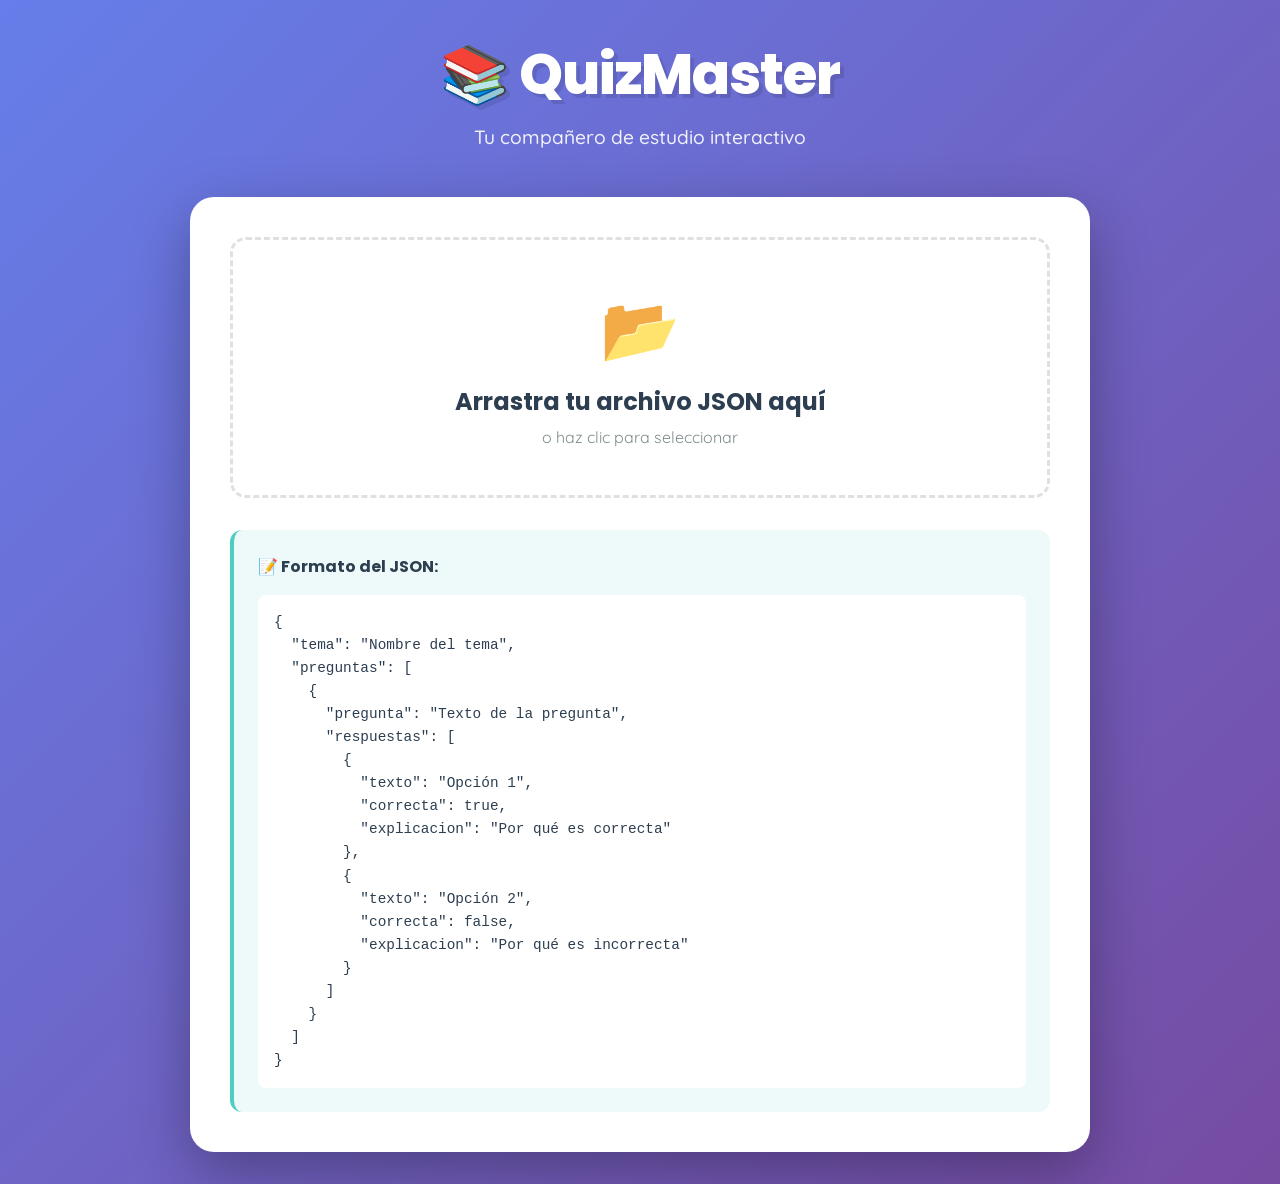
==== quiz-app.html @ 39166f2a "Add files via upload" ====
<!DOCTYPE html>
<html lang="es">

<head>
    <meta charset="UTF-8">
    <meta name="viewport" content="width=device-width, initial-scale=1.0">
    <title>QuizMaster - App de Estudio</title>
    <link
        href="https://fonts.googleapis.com/css2?family=Quicksand:wght@400;500;700&family=Poppins:wght@600;700;800&display=swap"
        rel="stylesheet">
    <style>
        * {
            margin: 0;
            padding: 0;
            box-sizing: border-box;
        }

        :root {
            --primary: #FF6B6B;
            --secondary: #4ECDC4;
            --accent: #FFE66D;
            --success: #95E1D3;
            --error: #FF6B9D;
            --bg: #F7F7F7;
            --card-bg: #FFFFFF;
            --text: #2C3E50;
            --text-light: #7F8C8D;
            --border: #E0E0E0;
        }

        body {
            font-family: 'Quicksand', sans-serif;
            background: linear-gradient(135deg, #667eea 0%, #764ba2 100%);
            min-height: 100vh;
            padding: 2rem;
            color: var(--text);
        }

        .container {
            max-width: 900px;
            margin: 0 auto;
        }

        .header {
            text-align: center;
            margin-bottom: 3rem;
            animation: fadeInDown 0.6s ease-out;
        }

        .header h1 {
            font-family: 'Poppins', sans-serif;
            font-size: 3.5rem;
            font-weight: 800;
            color: white;
            text-shadow: 4px 4px 0px rgba(0, 0, 0, 0.1);
            letter-spacing: -1px;
            margin-bottom: 0.5rem;
        }

        .header p {
            color: rgba(255, 255, 255, 0.9);
            font-size: 1.2rem;
            font-weight: 500;
        }

        .card {
            background: var(--card-bg);
            border-radius: 24px;
            padding: 2.5rem;
            box-shadow: 0 20px 60px rgba(0, 0, 0, 0.3);
            animation: fadeInUp 0.6s ease-out;
            animation-delay: 0.2s;
            animation-fill-mode: both;
        }

        .upload-zone {
            text-align: center;
            padding: 3rem 2rem;
            border: 3px dashed var(--border);
            border-radius: 16px;
            transition: all 0.3s ease;
            cursor: pointer;
            margin-bottom: 2rem;
        }

        .upload-zone:hover {
            border-color: var(--primary);
            background: rgba(255, 107, 107, 0.05);
            transform: translateY(-2px);
        }

        .upload-zone.dragover {
            border-color: var(--secondary);
            background: rgba(78, 205, 196, 0.1);
            transform: scale(1.02);
        }

        .upload-icon {
            font-size: 4rem;
            margin-bottom: 1rem;
        }

        .upload-zone h3 {
            font-family: 'Poppins', sans-serif;
            color: var(--text);
            margin-bottom: 0.5rem;
            font-size: 1.5rem;
        }

        .upload-zone p {
            color: var(--text-light);
            font-size: 1rem;
        }

        input[type="file"] {
            display: none;
        }

        .tema-info {
            background: linear-gradient(135deg, var(--accent) 0%, var(--secondary) 100%);
            padding: 1.5rem;
            border-radius: 16px;
            margin-bottom: 2rem;
            animation: slideIn 0.5s ease-out;
        }

        .tema-info h2 {
            font-family: 'Poppins', sans-serif;
            color: var(--text);
            font-size: 1.8rem;
            margin-bottom: 0.5rem;
        }

        .tema-info p {
            color: var(--text);
            font-weight: 500;
        }

        .question-container {
            margin-bottom: 2rem;
        }

        .question-header {
            display: flex;
            justify-content: space-between;
            align-items: center;
            margin-bottom: 1.5rem;
        }

        .question-number {
            background: linear-gradient(135deg, var(--primary), var(--error));
            color: white;
            padding: 0.5rem 1.5rem;
            border-radius: 50px;
            font-weight: 700;
            font-family: 'Poppins', sans-serif;
        }

        .question-text {
            font-size: 1.4rem;
            font-weight: 600;
            margin-bottom: 2rem;
            line-height: 1.6;
            color: var(--text);
        }

        .answers {
            display: grid;
            gap: 1rem;
        }

        .answer-btn {
            background: var(--bg);
            border: 3px solid transparent;
            padding: 1.5rem;
            border-radius: 16px;
            cursor: pointer;
            transition: all 0.3s ease;
            text-align: left;
            font-size: 1.1rem;
            font-weight: 500;
            color: var(--text);
            position: relative;
            overflow: hidden;
        }

        .answer-btn::before {
            content: '';
            position: absolute;
            top: 0;
            left: -100%;
            width: 100%;
            height: 100%;
            background: linear-gradient(90deg, transparent, rgba(255, 255, 255, 0.4), transparent);
            transition: left 0.5s;
        }

        .answer-btn:hover::before {
            left: 100%;
        }

        .answer-btn:hover {
            transform: translateX(8px);
            border-color: var(--secondary);
            box-shadow: 0 8px 24px rgba(78, 205, 196, 0.3);
        }

        .answer-btn.selected {
            border-color: var(--primary);
            background: rgba(255, 107, 107, 0.1);
        }

        .answer-btn.correct {
            border-color: var(--success);
            background: rgba(149, 225, 211, 0.2);
        }

        .answer-btn.incorrect {
            border-color: var(--error);
            background: rgba(255, 107, 157, 0.25);
        }

        .answer-btn.disabled {
            cursor: not-allowed;
            opacity: 0.7;
        }

        .explanation {
            margin-top: 1rem;
            padding: 1rem 1.5rem;
            border-radius: 12px;
            background: rgba(0, 0, 0, 0.03);
            font-size: 0.95rem;
            line-height: 1.6;
            animation: fadeIn 0.4s ease-out;
        }

        .explanation.correct-exp {
            border-left: 4px solid var(--success);
        }

        .explanation.incorrect-exp {
            border-left: 4px solid var(--error);
        }

        .navigation {
            display: flex;
            gap: 1rem;
            justify-content: space-between;
            margin-top: 2rem;
        }

        .btn {
            font-family: 'Poppins', sans-serif;
            padding: 1rem 2rem;
            border: none;
            border-radius: 50px;
            font-size: 1rem;
            font-weight: 700;
            cursor: pointer;
            transition: all 0.3s ease;
            text-transform: uppercase;
            letter-spacing: 0.5px;
        }

        .btn-primary {
            background: linear-gradient(135deg, var(--primary), var(--error));
            color: white;
            box-shadow: 0 8px 20px rgba(255, 107, 107, 0.4);
        }

        .btn-primary:hover {
            transform: translateY(-3px);
            box-shadow: 0 12px 28px rgba(255, 107, 107, 0.5);
        }

        .btn-secondary {
            background: var(--bg);
            color: var(--text);
            border: 2px solid var(--border);
        }

        .btn-secondary:hover {
            border-color: var(--secondary);
            background: rgba(78, 205, 196, 0.1);
            transform: translateY(-2px);
        }

        .btn:disabled {
            opacity: 0.5;
            cursor: not-allowed;
            transform: none !important;
        }

        .progress-bar {
            width: 100%;
            height: 12px;
            background: var(--bg);
            border-radius: 50px;
            overflow: hidden;
            margin-bottom: 2rem;
        }

        .progress-fill {
            height: 100%;
            background: linear-gradient(90deg, var(--secondary), var(--success));
            transition: width 0.5s ease;
            border-radius: 50px;
        }

        .review-container {
            animation: fadeIn 0.6s ease-out;
        }

        .review-header {
            text-align: center;
            margin-bottom: 2rem;
        }

        .review-header h2 {
            font-family: 'Poppins', sans-serif;
            font-size: 2.5rem;
            color: var(--text);
            margin-bottom: 1rem;
        }

        .score-display {
            display: flex;
            justify-content: center;
            gap: 2rem;
            margin-bottom: 3rem;
            flex-wrap: wrap;
        }

        .score-card {
            background: linear-gradient(135deg, var(--accent), var(--secondary));
            padding: 2rem;
            border-radius: 20px;
            text-align: center;
            min-width: 150px;
            box-shadow: 0 8px 24px rgba(0, 0, 0, 0.1);
            transform: scale(0.9);
            animation: popIn 0.5s ease-out forwards;
        }

        .score-card:nth-child(2) {
            animation-delay: 0.1s;
        }

        .score-card:nth-child(3) {
            animation-delay: 0.2s;
        }

        .score-number {
            font-family: 'Poppins', sans-serif;
            font-size: 3rem;
            font-weight: 800;
            color: var(--text);
        }

        .score-label {
            font-size: 1rem;
            font-weight: 600;
            color: var(--text);
            margin-top: 0.5rem;
        }

        .review-question {
            background: var(--bg);
            padding: 2rem;
            border-radius: 16px;
            margin-bottom: 1.5rem;
            border-left: 6px solid var(--border);
        }

        .review-question.correct-q {
            border-left-color: var(--success);
        }

        .review-question.incorrect-q {
            border-left-color: var(--error);
        }

        .review-question h4 {
            font-size: 1.2rem;
            margin-bottom: 1rem;
            color: var(--text);
        }

        .review-answers {
            margin-top: 1rem;
        }

        .review-answer {
            padding: 0.8rem 1.2rem;
            margin-bottom: 0.5rem;
            border-radius: 10px;
            background: white;
            border: 2px solid transparent;
        }

        .review-answer.was-selected {
            border-color: var(--primary);
            background: rgba(255, 107, 107, 0.1);
        }

        .review-answer.is-correct {
            border-color: var(--success);
            background: rgba(149, 225, 211, 0.15);
            font-weight: 600;
        }

        .review-answer.was-selected.is-correct {
            background: rgba(149, 225, 211, 0.3);
        }

        @keyframes fadeInDown {
            from {
                opacity: 0;
                transform: translateY(-30px);
            }

            to {
                opacity: 1;
                transform: translateY(0);
            }
        }

        @keyframes fadeInUp {
            from {
                opacity: 0;
                transform: translateY(30px);
            }

            to {
                opacity: 1;
                transform: translateY(0);
            }
        }

        @keyframes fadeIn {
            from {
                opacity: 0;
            }

            to {
                opacity: 1;
            }
        }

        @keyframes slideIn {
            from {
                opacity: 0;
                transform: translateX(-20px);
            }

            to {
                opacity: 1;
                transform: translateX(0);
            }
        }

        @keyframes popIn {
            from {
                transform: scale(0.8);
                opacity: 0;
            }

            to {
                transform: scale(1);
                opacity: 1;
            }
        }

        .hidden {
            display: none;
        }

        @media (max-width: 768px) {
            body {
                padding: 1rem;
            }

            .header h1 {
                font-size: 2.5rem;
            }

            .card {
                padding: 1.5rem;
            }

            .score-display {
                flex-direction: column;
                align-items: center;
            }
        }
    </style>
</head>

<body>
    <div class="container">
        <div class="header">
            <h1>📚 QuizMaster</h1>
            <p>Tu compañero de estudio interactivo</p>
        </div>

        <!-- Vista de carga de archivo -->
        <div id="uploadView" class="card">
            <div class="upload-zone" id="uploadZone">
                <div class="upload-icon">📂</div>
                <h3>Arrastra tu archivo JSON aquí</h3>
                <p>o haz clic para seleccionar</p>
                <input type="file" id="fileInput" accept=".json">
            </div>

            <div
                style="margin-top: 2rem; padding: 1.5rem; background: rgba(78, 205, 196, 0.1); border-radius: 12px; border-left: 4px solid var(--secondary);">
                <h4 style="font-family: 'Poppins', sans-serif; margin-bottom: 1rem; color: var(--text);">📝 Formato del
                    JSON:</h4>
                <pre
                    style="background: white; padding: 1rem; border-radius: 8px; overflow-x: auto; font-size: 0.9rem; line-height: 1.6;">{
  "tema": "Nombre del tema",
  "preguntas": [
    {
      "pregunta": "Texto de la pregunta",
      "respuestas": [
        {
          "texto": "Opción 1",
          "correcta": true,
          "explicacion": "Por qué es correcta"
        },
        {
          "texto": "Opción 2",
          "correcta": false,
          "explicacion": "Por qué es incorrecta"
        }
      ]
    }
  ]
}</pre>
            </div>
        </div>

        <!-- Vista del quiz -->
        <div id="quizView" class="card hidden">
            <div id="temaInfo" class="tema-info"></div>

            <div class="progress-bar">
                <div id="progressFill" class="progress-fill" style="width: 0%"></div>
            </div>

            <div id="questionContainer" class="question-container"></div>

            <div class="navigation">
                <button id="prevBtn" class="btn btn-secondary" disabled>← Anterior</button>
                <button id="nextBtn" class="btn btn-primary">Siguiente →</button>
            </div>
        </div>

        <!-- Vista de revisión -->
        <div id="reviewView" class="card hidden">
            <div class="review-header">
                <h2>📊 Resumen de Resultados</h2>
            </div>

            <div class="score-display" id="scoreDisplay"></div>

            <div id="reviewContainer"></div>

            <div style="text-align: center; margin-top: 2rem;">
                <button id="restartBtn" class="btn btn-primary">🔄 Reintentar Quiz</button>
            </div>
        </div>
    </div>

    <script>
        let quizData = null;
        let currentQuestion = 0;
        let userAnswers = [];
        let showingExplanations = false;

        // Referencias a elementos
        const uploadView = document.getElementById('uploadView');
        const quizView = document.getElementById('quizView');
        const reviewView = document.getElementById('reviewView');
        const uploadZone = document.getElementById('uploadZone');
        const fileInput = document.getElementById('fileInput');
        const prevBtn = document.getElementById('prevBtn');
        const nextBtn = document.getElementById('nextBtn');
        const restartBtn = document.getElementById('restartBtn');

        // Eventos de carga de archivo
        uploadZone.addEventListener('click', () => fileInput.click());

        uploadZone.addEventListener('dragover', (e) => {
            e.preventDefault();
            uploadZone.classList.add('dragover');
        });

        uploadZone.addEventListener('dragleave', () => {
            uploadZone.classList.remove('dragover');
        });

        uploadZone.addEventListener('drop', (e) => {
            e.preventDefault();
            uploadZone.classList.remove('dragover');
            const file = e.dataTransfer.files[0];
            if (file && file.type === 'application/json') {
                loadQuizFile(file);
            }
        });

        // Cargar archivo JSON
        function loadQuizFile(file) {
            const reader = new FileReader();
            reader.onload = (e) => {
                try {
                    quizData = JSON.parse(e.target.result);
                    if (validateQuizData(quizData)) {
                        // Randomizar respuestas de cada pregunta
                        quizData.preguntas.forEach(p => {
                            shuffleArray(p.respuestas);
                        });
                        startQuiz();
                    } else {
                        alert('El formato del JSON no es válido. Por favor revisa la estructura.');
                    }
                } catch (error) {
                    alert('Error al leer el archivo JSON: ' + error.message);
                }
            };
            reader.readAsText(file);
        }

        // Función para mezclar un array (Fisher-Yates)
        function shuffleArray(array) {
            for (let i = array.length - 1; i > 0; i--) {
                const j = Math.floor(Math.random() * (i + 1));
                [array[i], array[j]] = [array[j], array[i]];
            }
        }

        // Validar estructura del JSON
        function validateQuizData(data) {
            return data &&
                data.tema &&
                Array.isArray(data.preguntas) &&
                data.preguntas.length > 0 &&
                data.preguntas.every(p =>
                    p.pregunta &&
                    Array.isArray(p.respuestas) &&
                    p.respuestas.length >= 2 &&
                    p.respuestas.every(r => r.texto && typeof r.correcta === 'boolean' && r.explicacion)
                );
        }

        // Iniciar quiz
        function startQuiz() {
            currentQuestion = 0;
            userAnswers = new Array(quizData.preguntas.length).fill(null);
            showingExplanations = false;

            uploadView.classList.add('hidden');
            quizView.classList.remove('hidden');
            reviewView.classList.add('hidden');

            document.getElementById('temaInfo').innerHTML = `
                <h2>${quizData.tema}</h2>
                <p>${quizData.preguntas.length} preguntas</p>
            `;

            renderQuestion();
        }

        // Renderizar pregunta actual
        function renderQuestion() {
            const pregunta = quizData.preguntas[currentQuestion];
            const container = document.getElementById('questionContainer');
            const selectedIndex = userAnswers[currentQuestion];
            const correctIndex = pregunta.respuestas.findIndex(r => r.correcta);

            let html = `
                <div class="question-header">
                    <span class="question-number">Pregunta ${currentQuestion + 1} de ${quizData.preguntas.length}</span>
                </div>
                <div class="question-text">${pregunta.pregunta}</div>
                <div class="answers">
            `;

            pregunta.respuestas.forEach((respuesta, index) => {
                const isSelected = selectedIndex === index;
                const isCorrect = respuesta.correcta;

                let classes = 'answer-btn';
                if (showingExplanations) {
                    classes += ' disabled';
                    if (isSelected && isCorrect) classes += ' correct selected';
                    else if (isSelected && !isCorrect) classes += ' incorrect selected';
                    else if (isCorrect) classes += ' correct';
                } else if (isSelected) {
                    classes += ' selected';
                }

                // Añadir icono de check si está seleccionada y ya se mostró la explicación
                let icon = '';
                if (showingExplanations && isSelected) {
                    icon = isCorrect ? '<span style="color: #95E1D3; font-size: 1.3rem; margin-right: 0.5rem;">✓</span>' : '<span style="color: #FF6B9D; font-size: 1.3rem; margin-right: 0.5rem;">✗</span>';
                }

                html += `
                    <button class="${classes}" onclick="selectAnswer(${index})" ${showingExplanations ? 'disabled' : ''}>
                        ${icon}${respuesta.texto}
                    </button>
                `;

                // Mostrar explicación solo si:
                // 1. Es la respuesta seleccionada, o
                // 2. Es la respuesta correcta Y la seleccionada fue incorrecta
                if (showingExplanations) {
                    const shouldShowExplanation = isSelected || (isCorrect && selectedIndex !== correctIndex);

                    if (shouldShowExplanation) {
                        const expClass = isCorrect ? 'correct-exp' : 'incorrect-exp';
                        html += `<div class="explanation ${expClass}">${respuesta.explicacion}</div>`;
                    }
                }
            });

            html += '</div>';
            container.innerHTML = html;

            updateProgress();
            updateNavigationButtons();
        }

        // Seleccionar respuesta
        function selectAnswer(index) {
            if (showingExplanations) return;

            userAnswers[currentQuestion] = index;
            showingExplanations = true;
            renderQuestion();
        }

        // Actualizar barra de progreso
        function updateProgress() {
            const progress = ((currentQuestion + 1) / quizData.preguntas.length) * 100;
            document.getElementById('progressFill').style.width = progress + '%';
        }

        // Actualizar botones de navegación
        function updateNavigationButtons() {
            prevBtn.disabled = currentQuestion === 0;

            if (currentQuestion === quizData.preguntas.length - 1) {
                nextBtn.textContent = 'Ver Resultados 🎯';
            } else {
                nextBtn.textContent = 'Siguiente →';
            }
        }

        // Navegación
        prevBtn.addEventListener('click', () => {
            if (currentQuestion > 0) {
                currentQuestion--;
                showingExplanations = userAnswers[currentQuestion] !== null;
                renderQuestion();
            }
        });

        nextBtn.addEventListener('click', () => {
            if (currentQuestion < quizData.preguntas.length - 1) {
                currentQuestion++;
                showingExplanations = userAnswers[currentQuestion] !== null;
                renderQuestion();
            } else {
                showReview();
            }
        });

        // Mostrar revisión
        function showReview() {
            quizView.classList.add('hidden');
            reviewView.classList.remove('hidden');

            const correctAnswers = userAnswers.filter((answer, index) => {
                if (answer === null) return false;
                return quizData.preguntas[index].respuestas[answer].correcta;
            }).length;

            const totalQuestions = quizData.preguntas.length;
            const percentage = Math.round((correctAnswers / totalQuestions) * 100);

            document.getElementById('scoreDisplay').innerHTML = `
                <div class="score-card">
                    <div class="score-number">${correctAnswers}</div>
                    <div class="score-label">Correctas</div>
                </div>
                <div class="score-card">
                    <div class="score-number">${totalQuestions - correctAnswers}</div>
                    <div class="score-label">Incorrectas</div>
                </div>
                <div class="score-card">
                    <div class="score-number">${percentage}%</div>
                    <div class="score-label">Puntuación</div>
                </div>
            `;

            let reviewHtml = '';
            quizData.preguntas.forEach((pregunta, qIndex) => {
                const userAnswer = userAnswers[qIndex];
                const isCorrect = userAnswer !== null && pregunta.respuestas[userAnswer].correcta;

                reviewHtml += `
                    <div class="review-question ${isCorrect ? 'correct-q' : 'incorrect-q'}">
                        <h4>${qIndex + 1}. ${pregunta.pregunta}</h4>
                        <div class="review-answers">
                `;

                pregunta.respuestas.forEach((respuesta, rIndex) => {
                    let classes = 'review-answer';
                    if (userAnswer === rIndex) classes += ' was-selected';
                    if (respuesta.correcta) classes += ' is-correct';

                    const icon = respuesta.correcta ? '✓' : (userAnswer === rIndex ? '✗' : '');

                    reviewHtml += `
                        <div class="${classes}">
                            ${icon} ${respuesta.texto}
                            <div class="explanation ${respuesta.correcta ? 'correct-exp' : 'incorrect-exp'}" style="margin-top: 0.5rem;">
                                ${respuesta.explicacion}
                            </div>
                        </div>
                    `;
                });

                reviewHtml += `
                        </div>
                    </div>
                `;
            });

            document.getElementById('reviewContainer').innerHTML = reviewHtml;
        }

        // Reiniciar
        restartBtn.addEventListener('click', () => {
            if (confirm('¿Quieres reintentar el quiz o cargar un nuevo archivo?')) {
                startQuiz();
            } else {
                location.reload();
            }
        });
    </script>
</body>

</html>
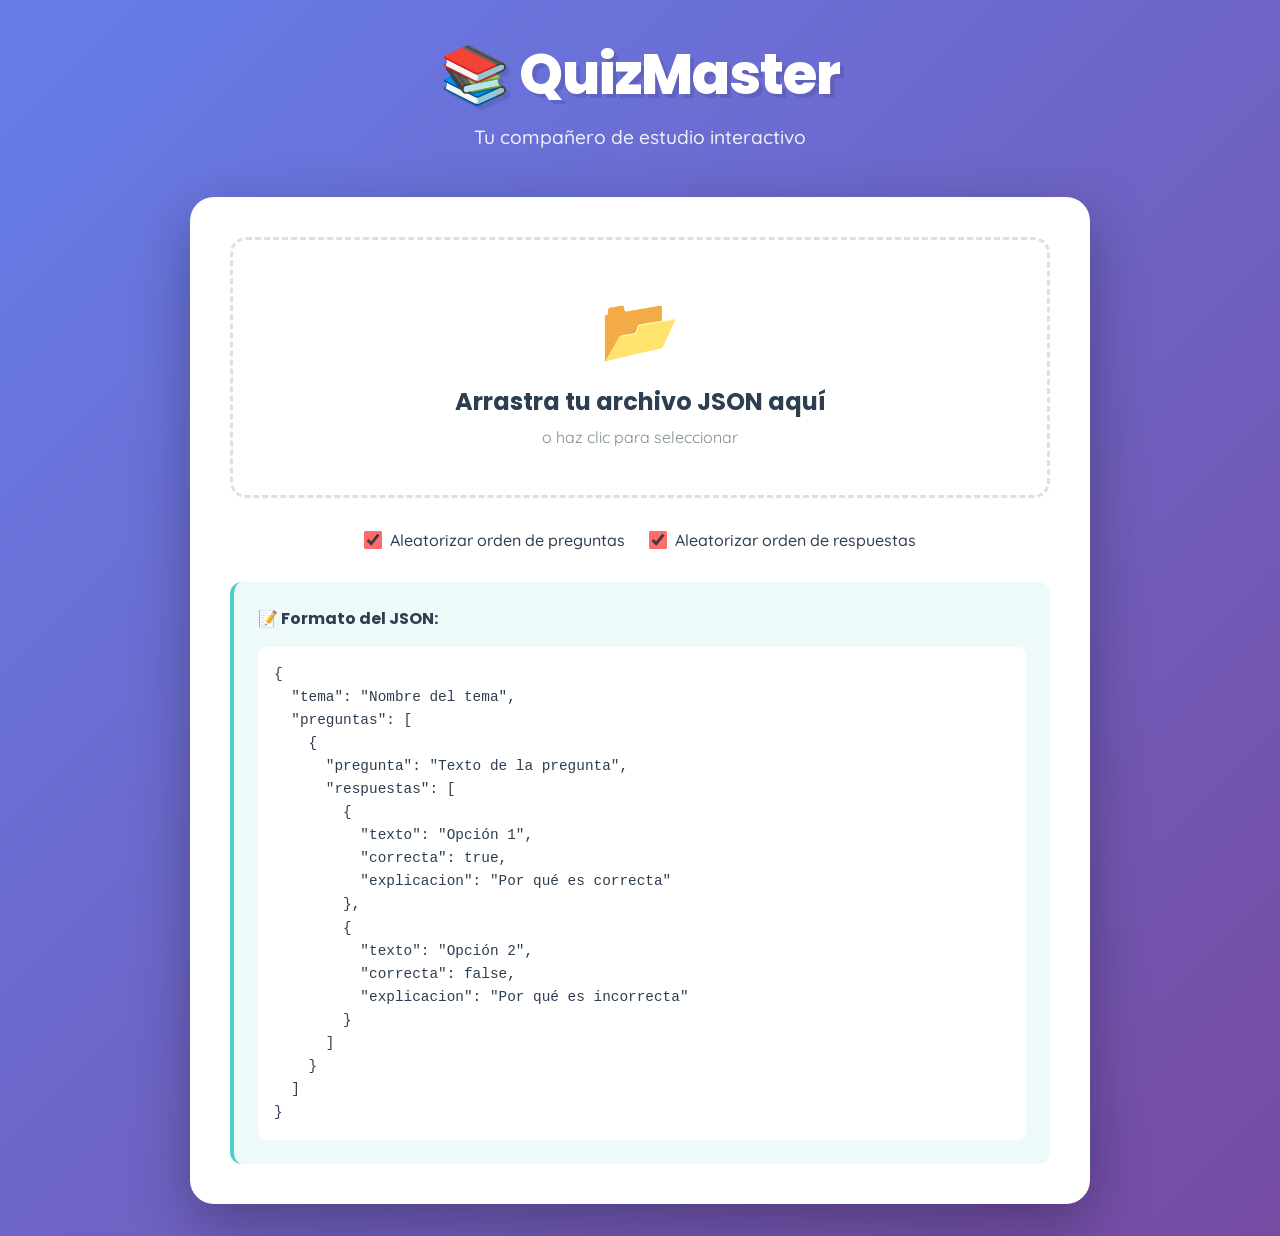
==== commit c74cff11: "feat: opcion para randomizar orden de preguntas" ====
--- a/quiz-app.html
+++ b/quiz-app.html
@@ -116,6 +116,32 @@
             display: none;
         }
 
+        .upload-options {
+            display: flex;
+            flex-wrap: wrap;
+            gap: 1.5rem;
+            justify-content: center;
+            align-items: center;
+            margin-bottom: 2rem;
+        }
+
+        .upload-options label {
+            display: inline-flex;
+            align-items: center;
+            gap: 0.5rem;
+            font-weight: 500;
+            color: var(--text);
+            cursor: pointer;
+            user-select: none;
+        }
+
+        .upload-options input[type="checkbox"] {
+            width: 18px;
+            height: 18px;
+            cursor: pointer;
+            accent-color: var(--primary);
+        }
+
         .tema-info {
             background: linear-gradient(135deg, var(--accent) 0%, var(--secondary) 100%);
             padding: 1.5rem;
@@ -513,8 +539,13 @@
                 <input type="file" id="fileInput" accept=".json">
             </div>
 
+            <div class="upload-options">
+                <label><input type="checkbox" id="shuffleQuestionsCheck" checked> Aleatorizar orden de preguntas</label>
+                <label><input type="checkbox" id="shuffleAnswersCheck" checked> Aleatorizar orden de respuestas</label>
+            </div>
+
             <div
-                style="margin-top: 2rem; padding: 1.5rem; background: rgba(78, 205, 196, 0.1); border-radius: 12px; border-left: 4px solid var(--secondary);">
+                style="padding: 1.5rem; background: rgba(78, 205, 196, 0.1); border-radius: 12px; border-left: 4px solid var(--secondary);">
                 <h4 style="font-family: 'Poppins', sans-serif; margin-bottom: 1rem; color: var(--text);">📝 Formato del
                     JSON:</h4>
                 <pre
@@ -575,6 +606,7 @@
 
     <script>
         let quizData = null;
+        let originalQuizData = null;
         let currentQuestion = 0;
         let userAnswers = [];
         let showingExplanations = false;
@@ -588,6 +620,8 @@
         const prevBtn = document.getElementById('prevBtn');
         const nextBtn = document.getElementById('nextBtn');
         const restartBtn = document.getElementById('restartBtn');
+        const shuffleQuestionsCheck = document.getElementById('shuffleQuestionsCheck');
+        const shuffleAnswersCheck = document.getElementById('shuffleAnswersCheck');
 
         // Eventos de carga de archivo
         uploadZone.addEventListener('click', () => fileInput.click());
@@ -615,12 +649,10 @@
             const reader = new FileReader();
             reader.onload = (e) => {
                 try {
-                    quizData = JSON.parse(e.target.result);
-                    if (validateQuizData(quizData)) {
-                        // Randomizar respuestas de cada pregunta
-                        quizData.preguntas.forEach(p => {
-                            shuffleArray(p.respuestas);
-                        });
+                    const parsed = JSON.parse(e.target.result);
+                    if (validateQuizData(parsed)) {
+                        originalQuizData = parsed;
+                        prepareQuizData();
                         startQuiz();
                     } else {
                         alert('El formato del JSON no es válido. Por favor revisa la estructura.');
@@ -630,6 +662,18 @@
                 }
             };
             reader.readAsText(file);
+        }
+
+        // Reconstruye quizData a partir del JSON original aplicando las
+        // aleatorizaciones marcadas. Se llama al cargar y al reintentar.
+        function prepareQuizData() {
+            quizData = structuredClone(originalQuizData);
+            if (shuffleQuestionsCheck.checked) {
+                shuffleArray(quizData.preguntas);
+            }
+            if (shuffleAnswersCheck.checked) {
+                quizData.preguntas.forEach(p => shuffleArray(p.respuestas));
+            }
         }
 
         // Función para mezclar un array (Fisher-Yates)
@@ -846,6 +890,7 @@
         // Reiniciar
         restartBtn.addEventListener('click', () => {
             if (confirm('¿Quieres reintentar el quiz o cargar un nuevo archivo?')) {
+                prepareQuizData();
                 startQuiz();
             } else {
                 location.reload();
